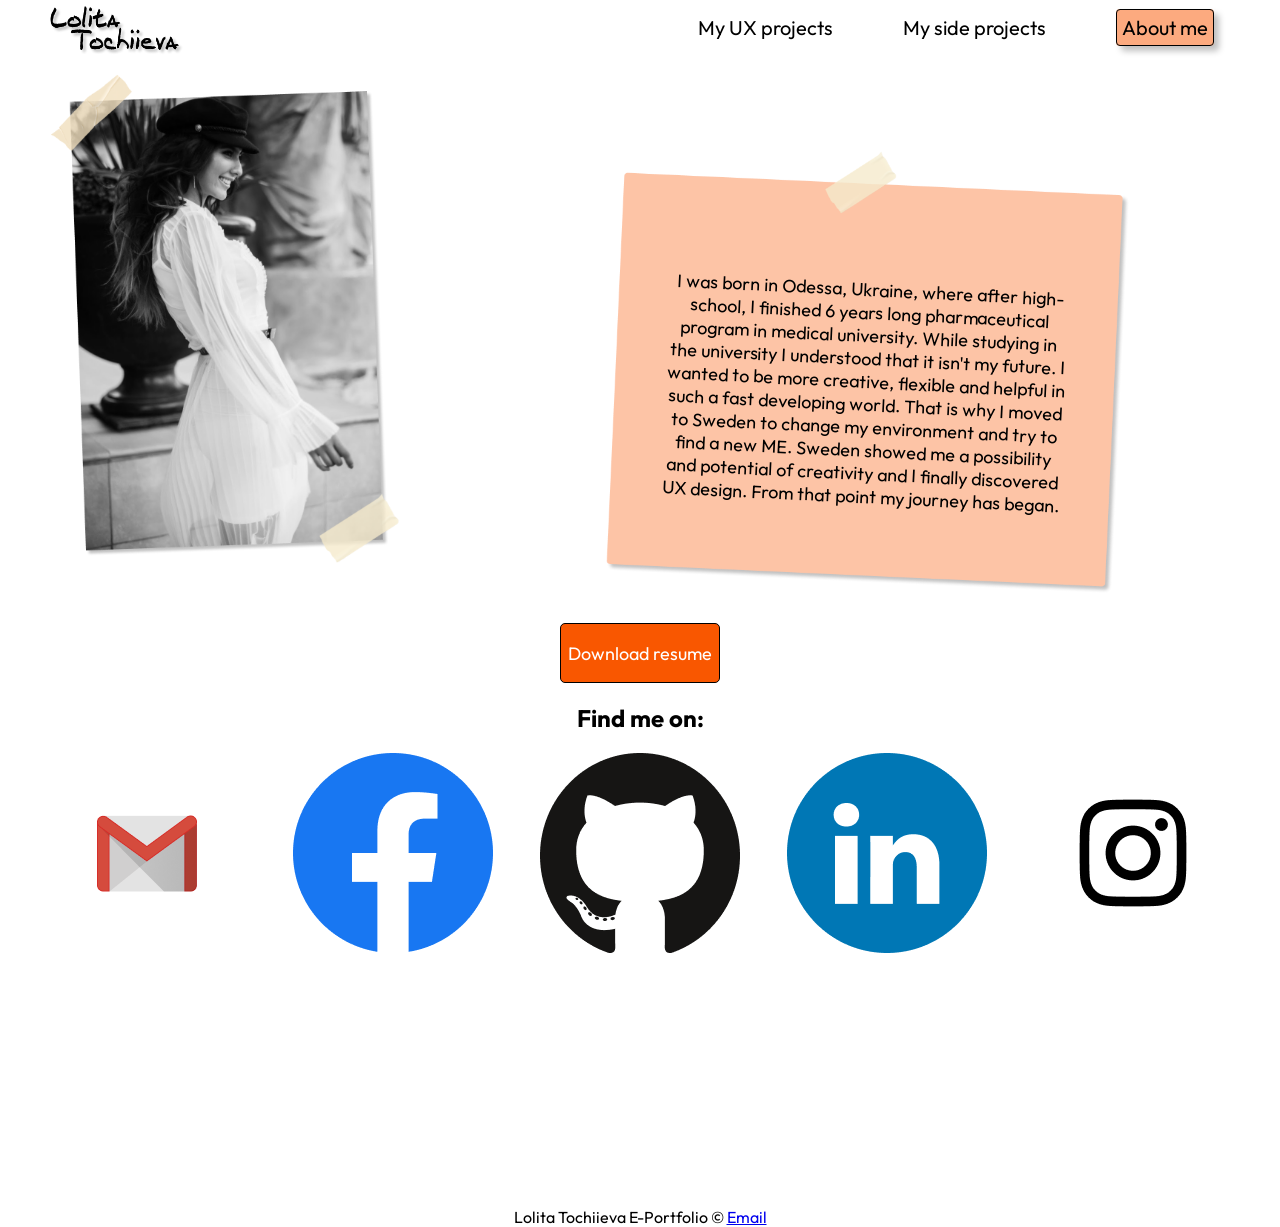
==== AboutMe.html @ 22fcad95 "Changed name on portfolio" ====
<!DOCTYPE html>
<html lang="en">
  <head>
    <meta charset="UTF-8" />
    <meta http-equiv="X-UA-Compatible" content="IE=edge" />
    <meta name="viewport" content="width=device-width, initial-scale=1.0" />
    <link rel="stylesheet" href="./style.css" />
    <!-- Fontawesome icon CDN -->
    <link rel="stylesheet" href="https://cdnjs.cloudflare.com/ajax/libs/font-awesome/4.7.0/css/font-awesome.min.css">
    <title>About Me</title>
  </head>
  <body>
    <!-- Desktop Navigation Bar -->
    <nav class="desktopNav">
      <a href="index.html">
        <img
          id="Lolita_Tochiieva_Logo"
          src="img/Lolkas Logo.png"
          alt="MyLogo"
        />
      </a>
      <!-- Grouped right nav to easier style-->
      <div class="rightNav">
        <a id="my_ux_projects" href="UXprojects.html">My UX projects</a>
        <a id="my_side_projects" href="SideProjects.html">My side projects</a>
        <a id="about_me_highlight" href="AboutMe.html">About me</a>
      </div>
    </nav>
    <!-- Phone Navigation bar-->
    <nav class="phoneNav">
      <div class="logo_phone">
        <a href="index.html">
          <img
            id="Lolita_Tochiieva_Logo"
            src="img/Lolkas Logo.png"
            alt="MyLogo"
          />
        </a>
      </div>
      <!-- Mobile Links, toggleable through Javascript on phone browser -->
      <div class="mobile_links">
        <a href="UXprojects.html">My UX projects</a>
        <a href="SideProjects.html">My side projects</a>
        <a href="AboutMe.html">About me</a>
      </div>
      <!-- Fontawesome burger menu icon to not take so much space on phone navbar-->
      <a id="meny" href="javascript:void(0);" onclick="phoneMenu()">
        <i class="fa fa-bars"></i>
      </a>
    </nav>

    <!-- Header -->
    <header>
      <img id="me" src="./img/LolkaTape.png" alt="My image" />

      <!-- Div classes to have text over image due to requirements of "webbriktlinier" 
        to have text seperately from image so screen reader can read the text -->
      <div class="infoContainer">
        <img id="infoPic" src="img/OrangePaper.png" alt="Orange note" />
        <p class="centerText">
          I was born in Odessa, Ukraine, where after high-school, I finished 6
          years long pharmaceutical program in medical university. While
          studying in the university I understood that it isn't my future. I
          wanted to be more creative, flexible and helpful in such a fast
          developing world. That is why I moved to Sweden to change my
          environment and try to find a new ME. Sweden showed me a possibility
          and potential of creativity and I finally discovered UX design. From
          that point my journey has began.
        </p>
      </div>
    </header>

    <!-- Main Section -->
    <main>
      <!-- Anchor tag with button to download resume -->
      <a id="pdfAnchor" href="./assets/Lolita_Tochiieva_CV.pdf" target="_blank">
        <button class="PDFFile" type="submit">Download resume</button>
      </a>

      <!-- Social media Icons, linking to generic website -->
      <article class="social_media">
        <h1>Find me on:</h1>
        <div class="icons">
          <div class="gmail">
            <a href="mailto:alol5569@gmail.com">
              <img src="img/gmail.png" alt="" />
            </a>
          </div>
          <div class="fb">
            <a href="https://www.facebook.com/lola.daryushina/">
              <img src="img/fb.png" alt="" />
            </a>
          </div>
          <div class="git">
            <a href="https://github.com/Lolka69">
              <img src="img/git.png" alt="" />
            </a>
          </div>
          <div class="linkedin">
            <a href="https://www.linkedin.com/in/lolita-tochiieva-649312226/">
              <img src="img/linked.png" alt="" />
            </a>
          </div>
          <div class="ig">
            <a href="https://www.instagram.com/lolaaaa_69/">
              <img src="img/ig.png" alt="" />
            </a>
          </div>
        </div>
      </article>
    </main>
    <footer>
      Lolita Tochiieva E-Portfolio &copy;
      <a href="mailto:alol5569@gmail.com">Email</a>
    </footer>
    <script src="js/index.js"></script>
  </body>
</html>
---- style.css ----
@import url('https://fonts.googleapis.com/css2?family=Outfit:wght@400;700&display=swap');

* {
    font-family: 'Outfit', sans-serif;
    box-sizing: border-box;
}

html, body {
    margin:0;
    padding:0;
 }

body {
    background-color: rgba(255, 255, 255, 1);
}

/* Navigation bar styling */
nav {
    z-index: 9999;
    background:rgba(255, 255, 255, 0.7) ;
    display: flex;
    justify-content: space-between;
    position:fixed;
    height: 60px;
    width: 100%;
  }
#Lolita_Tochiieva_Logo{
    height: 58px;
    padding-top: 5px;
    padding-left: 50px;
  }
nav a {
    color: black;
    text-decoration: none;

}

nav a:active {
    color: black;
}

#my_ux_projects{
    transition: all 200ms ease;
}
#my_ux_projects:hover{
    background: rgba(127, 19, 174, 0.5);
    border-radius: 4px;
    border: 1px solid black;
    padding: 5px;
    box-shadow: 5px 5px 6px 0px rgba(0, 0, 0, 0.25);

}


#my_ux_projects_highlight{
    background: rgba(127, 19, 174, 0.5);
    border-radius: 4px;
    border: 1px solid black;
    padding: 5px;
    box-shadow: 5px 5px 6px 0px rgba(0, 0, 0, 0.25);
}

#my_side_projects{
    transition: all 200ms ease;
}

#my_side_projects:hover{
    background: rgba(132, 191, 110, 0.5);
    border-radius: 4px;
    border: 1px solid black;
    padding: 5px;
    box-shadow: 5px 5px 6px 0px rgba(0, 0, 0, 0.25);
}

#my_side_projects_highlight{
    background: rgba(132, 191, 110, 0.5);
    border-radius: 4px;
    border: 1px solid black;
    padding: 5px;
    box-shadow: 5px 5px 6px 0px rgba(0, 0, 0, 0.25);
}

#about_me{
    transition: all 200ms ease;
}

#about_me:hover{
    background: rgba(249, 87, 0, 0.5);
    border-radius: 4px;
    border: 1px solid black;
    padding: 5px;
    box-shadow: 5px 5px 6px 0px rgba(0, 0, 0, 0.25);
}

#about_me_highlight{
    background: rgba(249, 87, 0, 0.5);
    border-radius: 4px;
    border: 1px solid black;
    padding: 5px;
    box-shadow: 5px 5px 6px 0px rgba(0, 0, 0, 0.25);
}

.rightNav {
    font-size: 125%;
    padding-top: 15px;
}

.rightNav a {
    margin-bottom: 36px;
    margin-right: 66px;
}


/* Header Styling*/
#me {
    width: 34%;
    margin-top: 40px;
}

header {
    display: flex;
    justify-content: space-between;
}

header h1 {
    margin-left: 25px;
    margin-top: 200px;
    margin-right: 80px;
}
.orangeName {
    color: rgba(249, 87, 0, 1);
}

.infoContainer {
    position: relative;
    text-align: center;
    color: black;
  }

.centerText {
    position: absolute;
    top: 260px;
    left: 80px;
    max-width: 400px;
    font-size: 18px;
    transform: rotate(2.8deg);
  }

#infoPic {
    width: 524px;
    height: 493.52px;
    margin-right: 150px;
    margin-top: 100px;
  
}

#UX_Note {
    width: 75%;
    margin-top: 50px;
}

header img {
    margin-left: 20px;
}

#headerP {
    font-weight: 400;
    font-size: 80%;
}
.InfoContainerUX {
    position: relative;
    text-align: center;
    color: black;
  }

.UXText {
    position: absolute;
    top: 300px;
    left: 95px;
    max-width: 400px;
    font-size: 18px;
    transform: rotate(2.8deg);
  }
  #Side_Vector {
    margin-top: 66px;
    width: 50%;
}
#Side_Note {
    width: 500px;
    height: 493.52px;
    margin-right: 50px;
    margin-top: 50px;
}

.InfoContainerSide {
    position: relative;
    text-align: center;
    color: black;
  }

.SideText {
    position: absolute;
    top: 300px;
    left: 80px;
    max-width: 400px;
    font-size: 18px;
    transform: rotate(2.8deg);
  }

/* Main Section Styling */
main a {
    text-decoration: none;
}

main, header {
    margin: auto;
}


.social_media h1{
    text-align: center;
}

.icons {
    display: flex;
    justify-content: space-evenly;
}

#sideProjects_coming {
    text-align: center;
    font-weight: bold;
    font-size: 32px;
    margin-bottom: 150px;
}

.Choises{
    width: 50%;
    margin: 0 auto;
}
.Choises img{
    margin: 0 auto;
    margin-bottom: 26px;
    width: 100%;
}

#Designer_And_Vector {
    margin-top: 66px;
    width: 50%;
}

.HandlaSmartChoise, .MyScheduleChoise{
    margin: 0 auto;
    width: 50%;
}

#MyScheduleLogo, #HandlaSmartLogo {
    margin: 0 auto;
    width: 100%;
    margin-bottom: 26px;
}

#my_schedule_header {
    margin: 0 auto;
    padding-top: 7%;
    background-color: #F0E3F6;
    padding-bottom: 3%;
}

#my_schedule_header img {
    margin: 0 auto;
}


#handlasmartHeader {
    padding-top: 5%;
    background-color: #F0E3F6;
    display: flex;
    justify-content: space-between;
    padding-right: 15%;
}

#handlasmartHeader img {
    width: 33%;
    margin: auto;
}

#handlasmartHeader h2 {
    margin-top: 15%;
}
#handlasmartHeader h2, ul {
    margin-left: 5%;
}

#handlasmartHeader ul {
    margin-bottom: 25%;
}

.first_project_div {
    padding-top: 5%;
    padding-bottom: 5%;
    margin: 0 auto;
    width: 60%;
    display: flex;
}

.first_project_div h2, p {
    text-align: center;
    margin-right: 5%;
}

.first_project_div p {
    font-size: 110%;
}

.div4preview {
    text-align: center;
}

.process {
    padding-top: 5%;
    margin: 0 auto;
    text-align: center;
    width: 80%;
    padding-bottom: 5%;
    font-size: 110%;
}

.problems_solutions {
    padding-left: 5%;
    background-color: #F0E3F6;
    padding-top: 5%;
    margin: 0 auto;
    text-align: center;
    font-size: 110%;
    padding-bottom: 5%;
}

.schedule_wrapper {
    margin: 0 auto;
    display: flex;
    text-align: center;
    width: 60%;
    font-size: 110%;
}

#what_I_have_done {
    width: 100%;
}

.twoimage {
    padding-left: 5%;
    padding-top: 5%;
    margin: 0 auto;
    text-align: center;
    padding-bottom: 5%;
}

.threeimage {
    padding-left: 5%;
    padding-top: 5%;
    margin: 0 auto;
    text-align: center;
    padding-bottom: 5%;
}

.conclusions {
    padding-top: 5%;
    margin: 0 auto;
    text-align: center;
    font-size: 110%;
    width: 80%;
}

.conclusions2 {
    background-color: #F0E3F6;
    padding-top: 3%;
    padding-bottom: 3%;
    margin: 0 auto;
    text-align: center;
    font-size: 110%;
}

/* PDF Resume Styling */
#pdfAnchor {
    display: flex;
    justify-content: center;
}
.PDFFile {
    width: 160px;
    height: 60px; 
    background-color: rgba(249, 87, 0, 1);
    color: rgba(255, 255, 255, 1);
    font-size: 18px;
    border: 1.5px solid #000000;
    border-radius: 5px;
    transition: all 200ms ease;
} 

.PDFFile:hover {
    transform: scale(1.15);
    cursor: pointer;
}

.soon {
    text-align: center;
}

/* Footer styling*/
footer {
    margin-top: 250px;
    text-align: center;
}

/* Slideshow container */
.slideshow-container {
    max-width: 1000px;
    position: relative;
    margin: auto;
  }
  
  /* Hide the images by default */
  .mySlides {
    display: none;
  }
  
  /* Next & previous buttons */
  .prev, .next {
    cursor: pointer;
    position: absolute;
    top: 50%;
    width: auto;
    margin-top: -22px;
    padding: 16px;
    color: white;
    font-weight: bold;
    font-size: 18px;
    transition: 0.6s ease;
    border-radius: 0 3px 3px 0;
    user-select: none;
  }
  
  /* Position the "next button" to the right */
  .next {
    right: 0;
    border-radius: 3px 0 0 3px;
  }
  
  /* On hover, add a black background color with a little bit see-through */
  .prev:hover, .next:hover {
    background-color: rgba(0,0,0,0.8);
  }
  
  /* Caption text */
  .text {
    color: #f2f2f2;
    font-size: 15px;
    padding: 8px 12px;
    position: absolute;
    bottom: 8px;
    width: 100%;
    text-align: center;
  }
  
  /* Number text (1/3 etc) */
  .numbertext {
    color: #f2f2f2;
    font-size: 12px;
    padding: 8px 12px;
    position: absolute;
    top: 0;
  }
  
  /* The dots/bullets/indicators */
  .dot {
    cursor: pointer;
    height: 15px;
    width: 15px;
    margin: 0 2px;
    background-color: #bbb;
    border-radius: 50%;
    display: inline-block;
    transition: background-color 0.6s ease;
  }
  
  .active, .dot:hover {
    background-color: #717171;
  }
  
  /* Fading animation */
  .fade {
    animation-name: fade;
    animation-duration: 1.5s;
  }

  .side_projects_header {
    text-align: center;
  }
  
  @keyframes fade {
    from {opacity: .4}
    to {opacity: 1}
  }

/* MEDIA QUERIES */

@media (min-width: 1080px) {
    /* DESKTOP */
    .phoneNav {
        display: none;
    }
}

@media (max-width: 1080px) {
    /* TABLET */
    .phoneNav {
        display: none;
    }

    .first_project_div {
        text-align: center;
        display: block;
    }

    .first_project_div img {
        width: 80%;
    }

    .div4preview img{
        text-align: center;
        width: 90%;
    }

    .twoimage img{

        width: 60%;
    }

    .threeimage {
        text-align: center;
    }

    .threeimage img{
 
        width: 95%;
        padding-bottom: 5%;
    }

    .conclusions2 {
        padding: 0;
        padding-top: 3%;
        margin: 0 auto;
        padding-left: 3%;
        text-align: center;
        font-size: 95%;
        padding-bottom: 3%;
        
    }
}

@media (max-width: 768px) {
    /* PHONE */
    
    .phoneNav {
        display: flex;
        text-align: center;
        margin: 0 auto;
    }

    .mobile_links {
        display: none;
        align-self: center;
    }

    .mobile_links a {
        font-size: 0.65em;
        margin-right: 12px;
    }

    .desktopNav {
        display: none;
    }

    #meny {
        align-self: center;
        margin-right: 8px;
        font-weight: bold;
        font-size: 20px;
    }

    header{
        display: grid;
        grid-template-columns: 1fr;
        margin-bottom: 30px;
    }

    header h1, header p, #me {
        text-align: center;
        margin: 0 auto;
        width: 80%;
    }

    #Lolita_Tochiieva_Logo {
       margin-top: 12px;
        padding: 0;
        width: 56px;
        height: auto;
    }

    .ux_projects, .LolkasAboutMe, .LolkasSideProjects {
        font-size: 24px;
    }

    .LolkasSideProjects {
        top: 36px;
    }

    .social_media img {
       width: 100%;
    }

    .UXNav, .SideNav, .AboutNav{
        margin-top: 20px;
    }

    #ux_projects_page_header {
        display: grid;
        grid-template-columns: 1fr 1fr;
    }

    #Designer_And_Vector, #UX_Note {
        margin: 0 auto;
        width: 50%;
        height: auto;
    }
    

    #Designer_And_Vector {
        margin-top: 76px;
    }

    .UXText {
        text-align: center;
        position: absolute;
        top: 50%;
        left: 50%;
        transform: translate(-50%, -50%);
        width: 180px;
    }

    .InfoContainerUX  {
        width: 100%;
    }

    .HandlaSmartChoise, #HandlaSmartLogo, .MyScheduleChoise, #MyScheduleLogo {
        margin: 0 auto;
        padding: 0;
        width: 69%;
        height: auto;
        display: grid;
        grid-template-columns: 1fr;
        margin-top: 20px;
    }

    #Side_Vector{
        margin: 0 auto;
        width: 50%;
        height: auto;
        margin-top: 76px;
    }

    #Side_Note {
        margin: 0 auto;
        width: 50%;
        height: auto;
    }

    .SideText {
        text-align: center;
        position: absolute;
        top: 50%;
        left: 50%;
        transform: translate(-50%, -50%);
        width: 180px;
    }

    .infoContainer, #infoPic, .centerText {
        width: 100%;
        height: auto;
        margin: 0 auto;
    }

    .centerText {
        font-size: 80%;
        max-width: 300px;
        text-align: center;
        position: absolute;
        top: 50%;
        left: 50%;
        transform: translate(-50%, -50%);
    }

    #me {
        margin-top: 55px;
    }

    #handlasmartHeader img {
        width: 80%;
    }

    #handlasmartHeader {
        font-size: 90%;
        text-align: center;
        padding-top: 15%;
        padding-left: 0;
        padding-right: 0;
        display: block;
    }

    #handlasmartHeader ul {
        padding-bottom: 5%;
    }

    .first_project_div {
        text-align: center;
        display: block;
    }

    .first_project_div img {
        width: 80%;
    }

    .div4preview img{
        text-align: center;
        width: 90%;
    }

    .problems_solutions img {
        text-align: center;
        width: 90%;
    }

    #my_schedule_header img {
        margin: 0 auto;
        padding-top: 10%;
        width: 60%;
    }

    .schedule_wrapper {
        display: block;
    }

    .schedule_wrapper ul {
        list-style: none;
        padding-right: 10%;
    }

    .twoimage img{

        width: 60%;
    }

    .threeimage {
        text-align: center;
    }

    .threeimage img{
        padding-bottom: 5%;
        width: 95%;
    }

    .conclusions2 {
        padding: 0;
        padding-top: 3%;
        margin: 0 auto;
        padding-left: 3%;
        text-align: center;
        font-size: 95%;
        padding-bottom: 3%;
        
    }


}
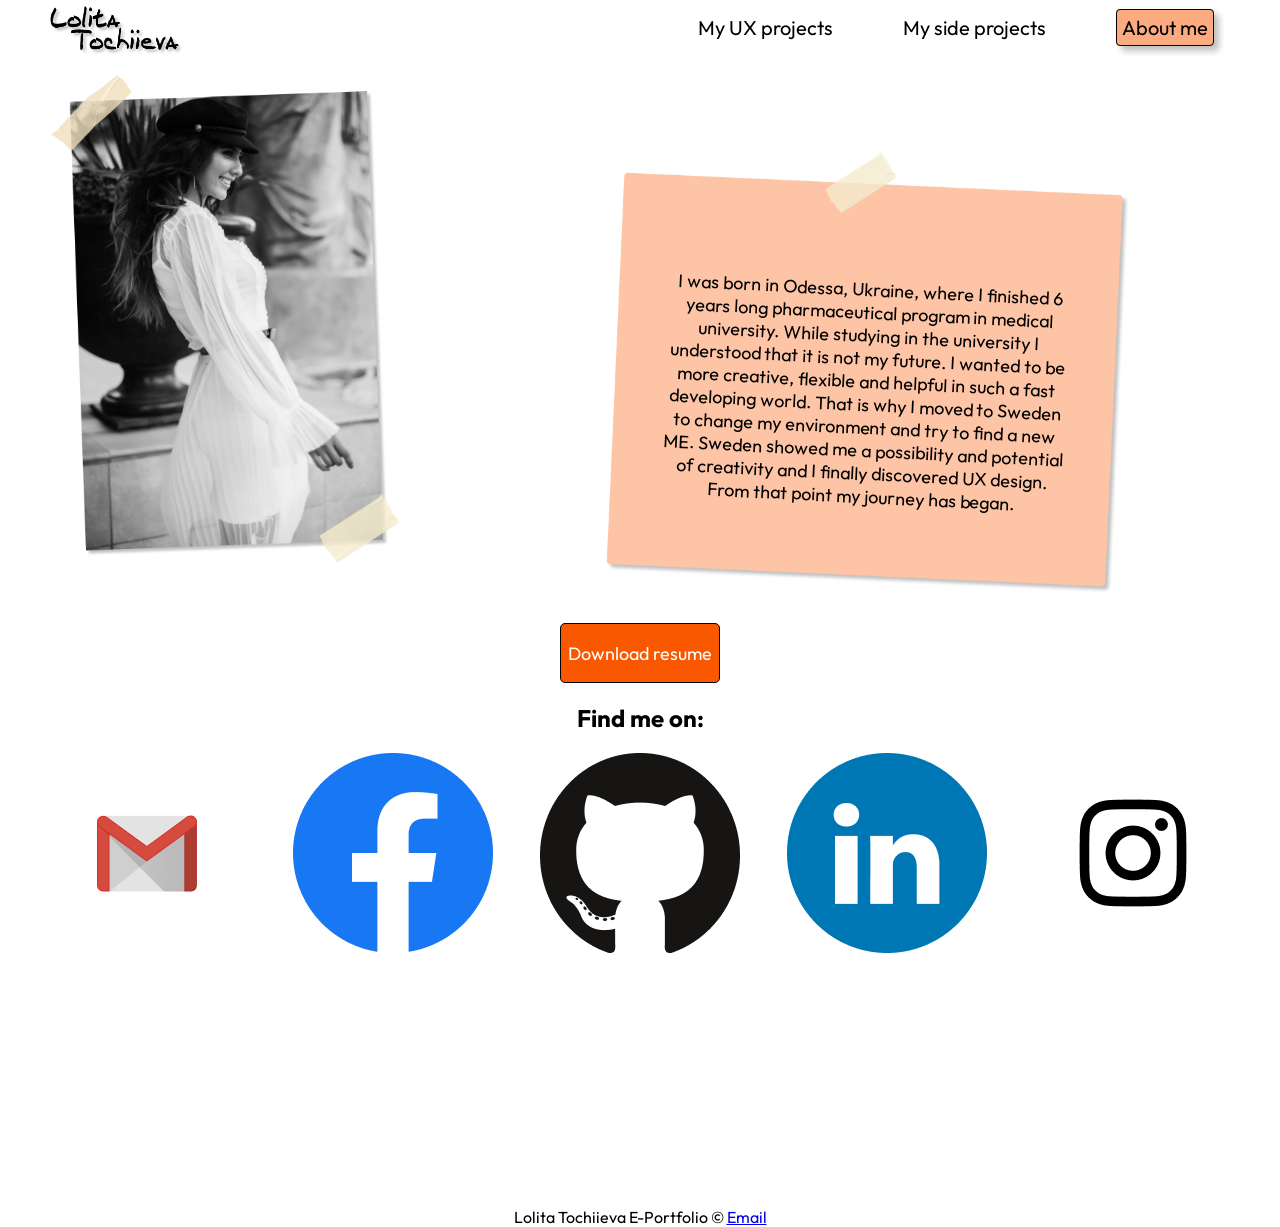
==== commit 494f191d: "updated about me" ====
--- a/AboutMe.html
+++ b/AboutMe.html
@@ -58,9 +58,9 @@
       <div class="infoContainer">
         <img id="infoPic" src="img/OrangePaper.png" alt="Orange note" />
         <p class="centerText">
-          I was born in Odessa, Ukraine, where after high-school, I finished 6
+          I was born in Odessa, Ukraine, where I finished 6
           years long pharmaceutical program in medical university. While
-          studying in the university I understood that it isn't my future. I
+          studying in the university I understood that it is not my future. I
           wanted to be more creative, flexible and helpful in such a fast
           developing world. That is why I moved to Sweden to change my
           environment and try to find a new ME. Sweden showed me a possibility
